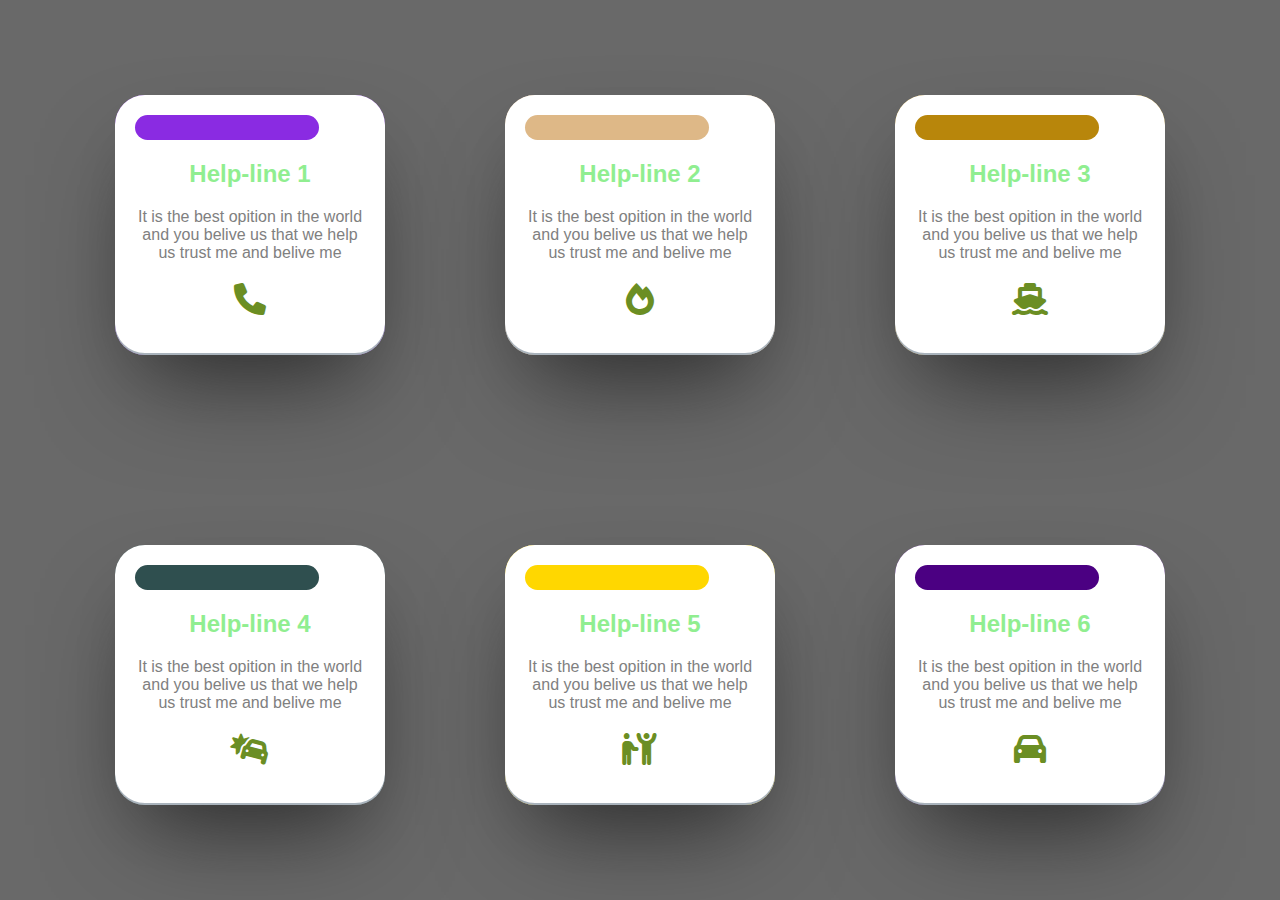
==== hello.html @ b846abc6 "my project" ====
<!DOCTYPE html>
<html lang="en">
<head>
    <meta charset="UTF-8">
    <meta http-equiv="X-UA-Compatible" content="IE=edge">
    <meta name="viewport" content="width=device-width, initial-scale=1.0">
    <link rel="stylesheet" href="main.css">
    <link rel="stylesheet" href="css/all.min.css">
    <link rel="stylesheet" href="css/fontawesome.min.css">
    <title>Card of the make </title>
</head>
<body>
    <div class="main-container">
        <div class="help-box">
            <div class="help">
               <div class="shape"></div>
               <h4>Help-line 1</h4>
               <p>It is the best opition in the world and you belive us that we help us trust me and belive me </p>
               <!--icon-->
               <div class="icon">
               <i class="fa-solid fa-phone"></i>
            </div>
            </div>
       </div>
       <div class="help-box">
        <div class="help">
           <div class="shape"></div>
           <h4>Help-line 2</h4>
           <p>It is the best opition in the world and you belive us that we help us trust me and belive me </p>
           <!--icon-->
            <div class="icon">
           <i class="fa-solid fa-fire"></i>
        </div>
        </div>
   </div>
   <div class="help-box">
    <div class="help">
       <div class="shape"></div>
       <h4>Help-line 3</h4>
       <p>It is the best opition in the world and you belive us that we help us trust me and belive me </p>
       <!--icon-->
       <div class="icon">
       <i class="fa-solid fa-ship"></i>
    </div>
    </div>
</div>
<div class="help-box">
    <div class="help">
       <div class="shape"></div>
       <h4>Help-line 4</h4>
       <p>It is the best opition in the world and you belive us that we help us trust me and belive me </p>
       <!--icon-->
       <div class="icon">
       <i class="fa-solid fa-car-burst"></i>
    </div>
    </div>
</div>
<div class="help-box">
    <div class="help">
       <div class="shape"></div>
       <h4>Help-line 5</h4>
       <p>It is the best opition in the world and you belive us that we help us trust me and belive me </p>
       <!--icon-->
       <div class="icon">
       <i class="fa-solid fa-people-robbery"></i>
    </div>
    </div>
</div>
<div class="help-box">
    <div class="help">
       <div class="shape"></div>
       <h4>Help-line 6</h4>
       <p>It is the best opition in the world and you belive us that we help us trust me and belive me </p>
       <!--icon-->
        <div class="icon">
       <i class="fa-solid fa-car"></i>
        </div>
    </div>
</div>

    </div>
</body>
</html>
---- main.css ----
@import url('https://fonts.googleapis.com/css2?family=Roboto:wght@100&display=swap');
*{
    padding: 0px;
    margin: 0px;
    font-family: 'Open Sans', sans-serif;
    box-sizing: border-box;
}
body{
    background-color: #696969;
    display: flex;
    justify-content: center;
    align-items: center;
}
.main-container{
    display: flex;
    justify-content: center;
    align-items: center;
    flex-wrap: wrap;
    min-height: 100vh;
}
.help-box{
    position: relative;
    height: 260px;
    width: 270px;
    margin: 30px 60px;
    background-color: #000;
    border-radius: 30px;
}
.help-box:hover{
    box-shadow: -30px 30px 30px rgba(0,0, 0, 0.5);
}
.help{
    position: absolute;
    top: 0;
    left: 0;
    height: 100%;
    width: 100%;
    justify-content: space-between;
    align-items: center;
    padding:20px;
    background-color: #ffff;
    border-radius: 30px;
    text-align: center;
    transition: 0.5s;
    box-shadow: rgba(50, 50, 50, 025) 0px 50px 100px -30px,
    rgba(0, 0, 0, 0.3) 0px 30px 60px -30px,
    rgba(10, 37, 64, 0.35) 0px -2px 0px 0px inset;
    
}
.help:hover{
     transform: translate(40px ,-40px);
}
.shape{
    width: 80%;
    height: 25px;
    border-radius: 25px;
    background-color: #228B22;
}
.help-box:nth-child(1) .help .shape{
    background-color: #8A2BE2;
}
.help-box:nth-child(2) .help .shape{
    background-color:#DEB887;
}
.help-box:nth-child(3) .help .shape{
    background-color: #B8860B;
}
.help-box:nth-child(4) .help .shape{
    background-color: #2F4F4F;
}
.help-box:nth-child(5) .help .shape{
    background-color: #FFD700;
}
.help-box:nth-child(6) .help .shape{
    background-color: #4B0082;
}

.help-box:nth-child(1) {
    background-color: #8A2BE2;
}
.help-box:nth-child(2) {
    background-color:#DEB887;
}
.help-box:nth-child(3) {
    background-color: #B8860B;
}
.help-box:nth-child(4) {
    background-color: #2F4F4F;
}
.help-box:nth-child(5) {
    background-color: #FFD700;
}
.help-box:nth-child(6) {
    background-color: #4B0082;
}


h4{
    font-size: 1.5em;
    padding: 20px;
    color: #90EE90;
}
p{
    color: #808080;
    align-items: justify;
}
.icon{
    color: #6B8E23;
    font-size: 2em;
    padding: 20px;
}
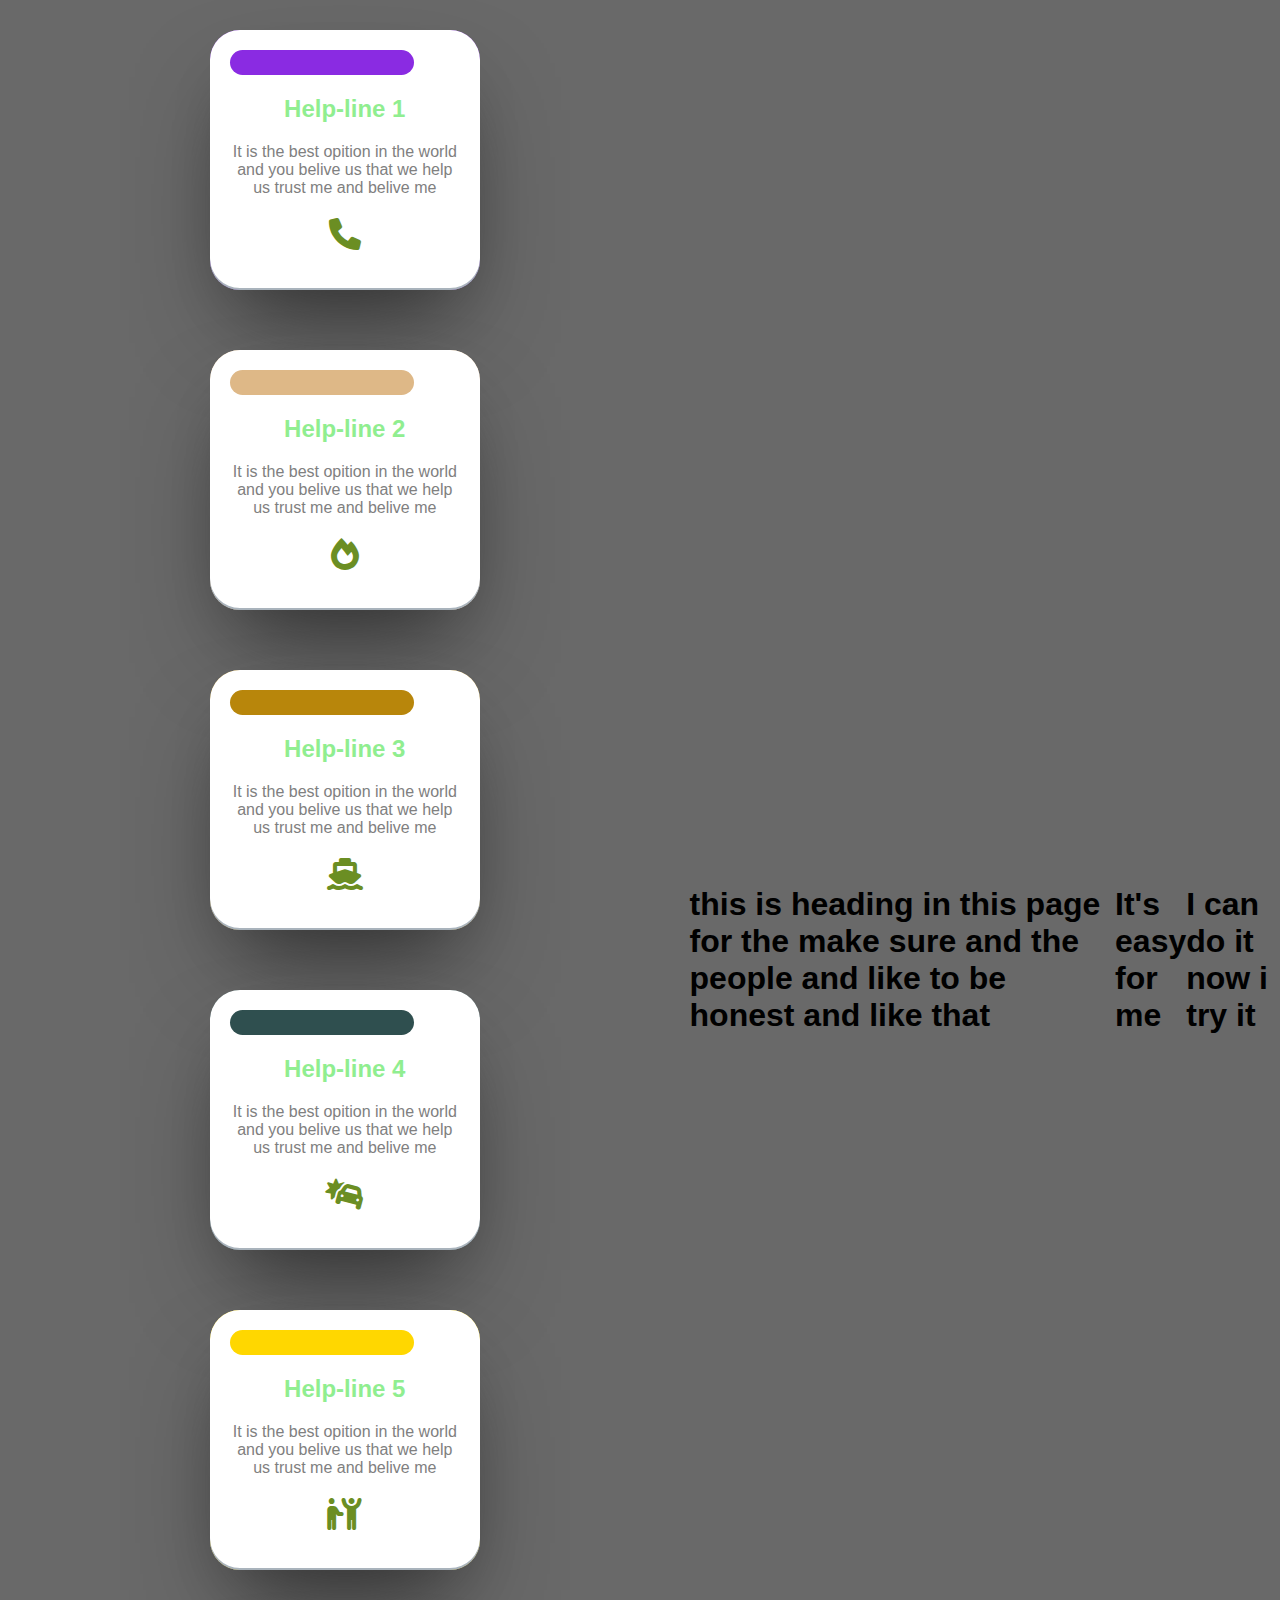
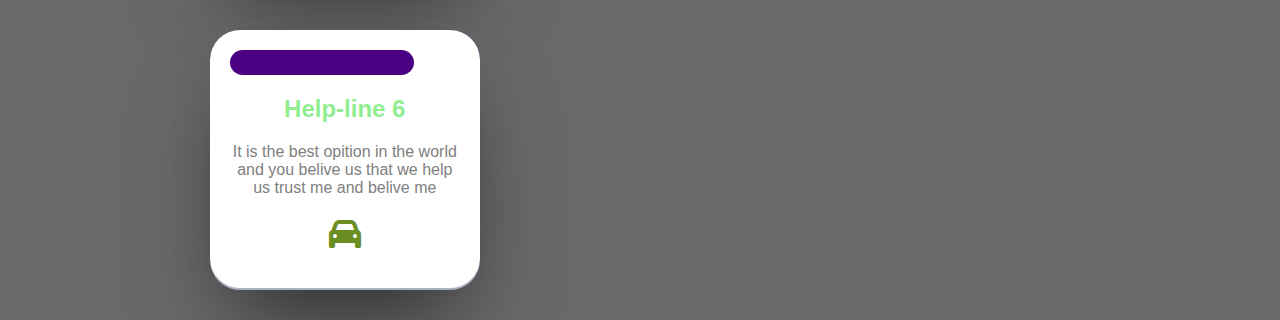
==== commit b89c3165: "khaula-mama" ====
--- a/hello.html
+++ b/hello.html
@@ -79,5 +79,11 @@
 </div>
 
     </div>
+
+    <!-- this is new project and this property and this case -->
+
+    <h1>this is heading in this page for the make sure and the people and like to be honest and like that </h1>
+    <h1>It's easy for me </h1>
+    <h1>I can do it now i try it </h1>
 </body>
 </html>